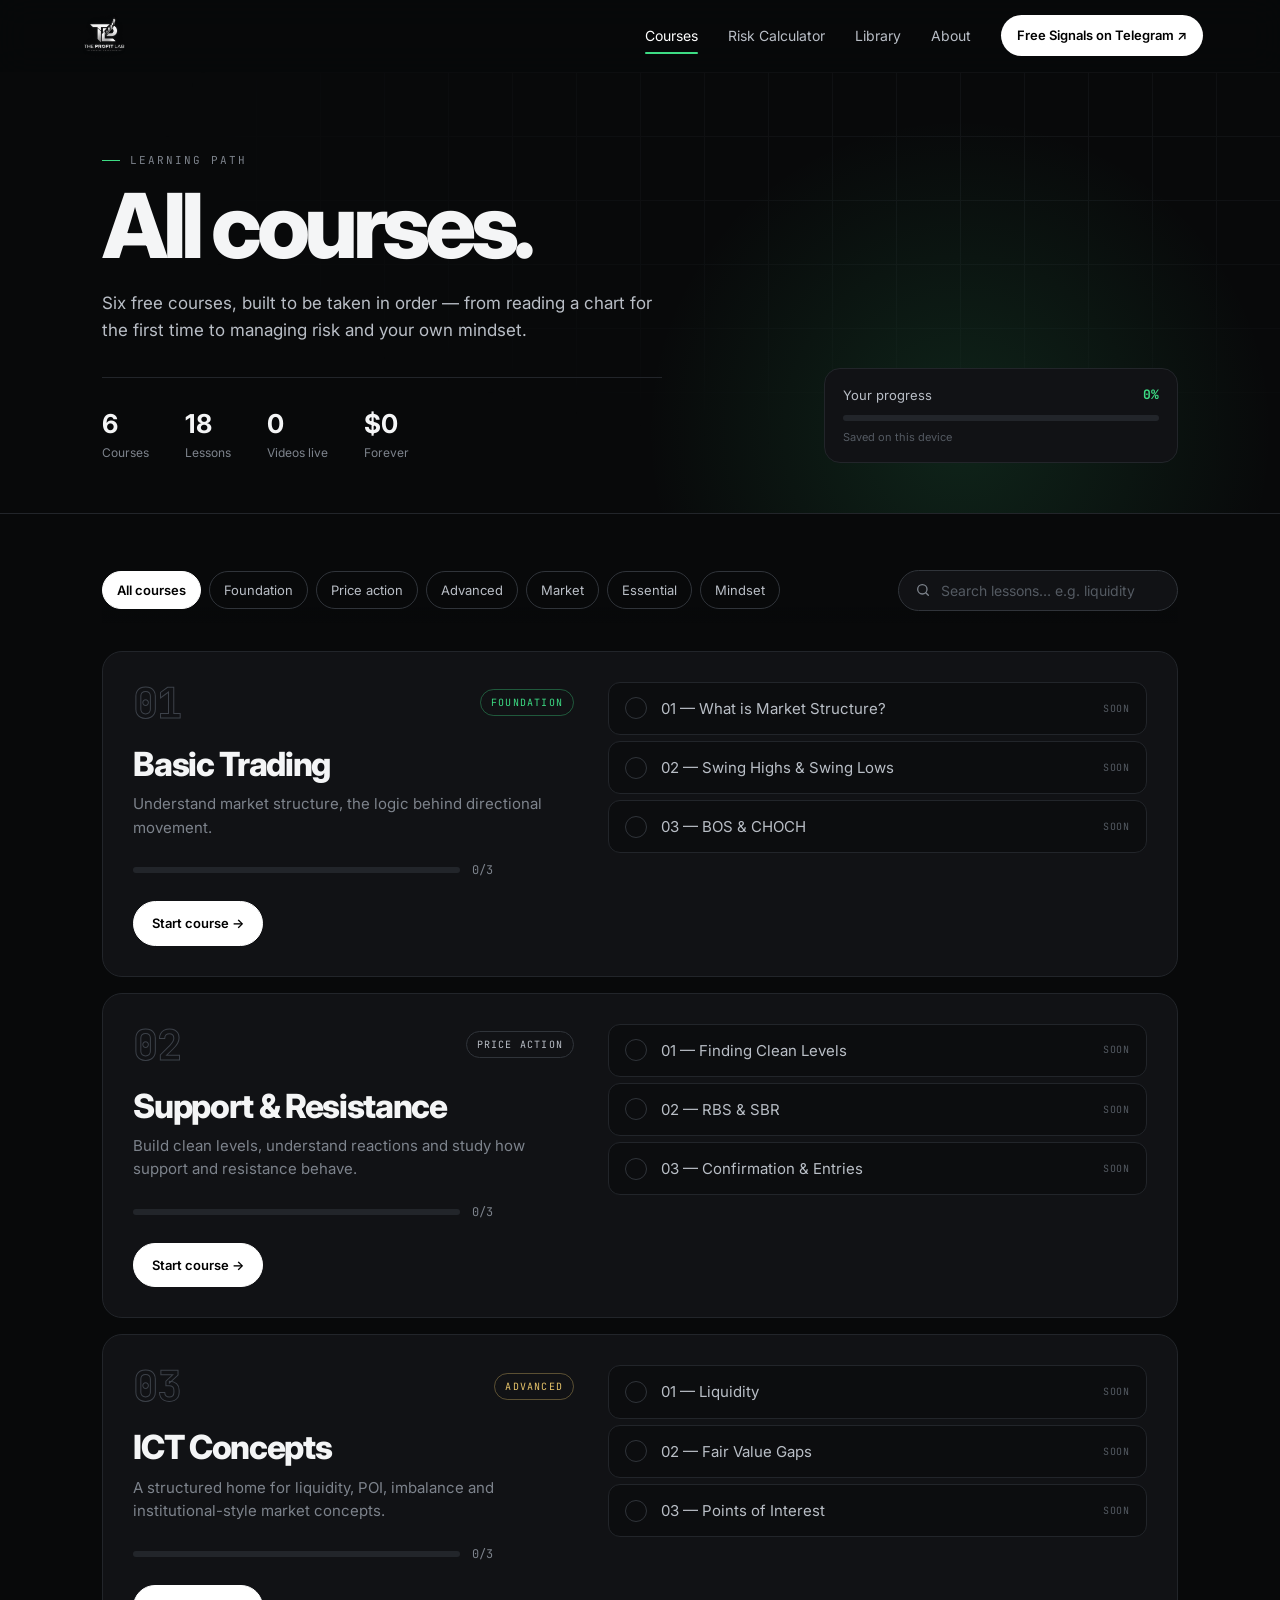
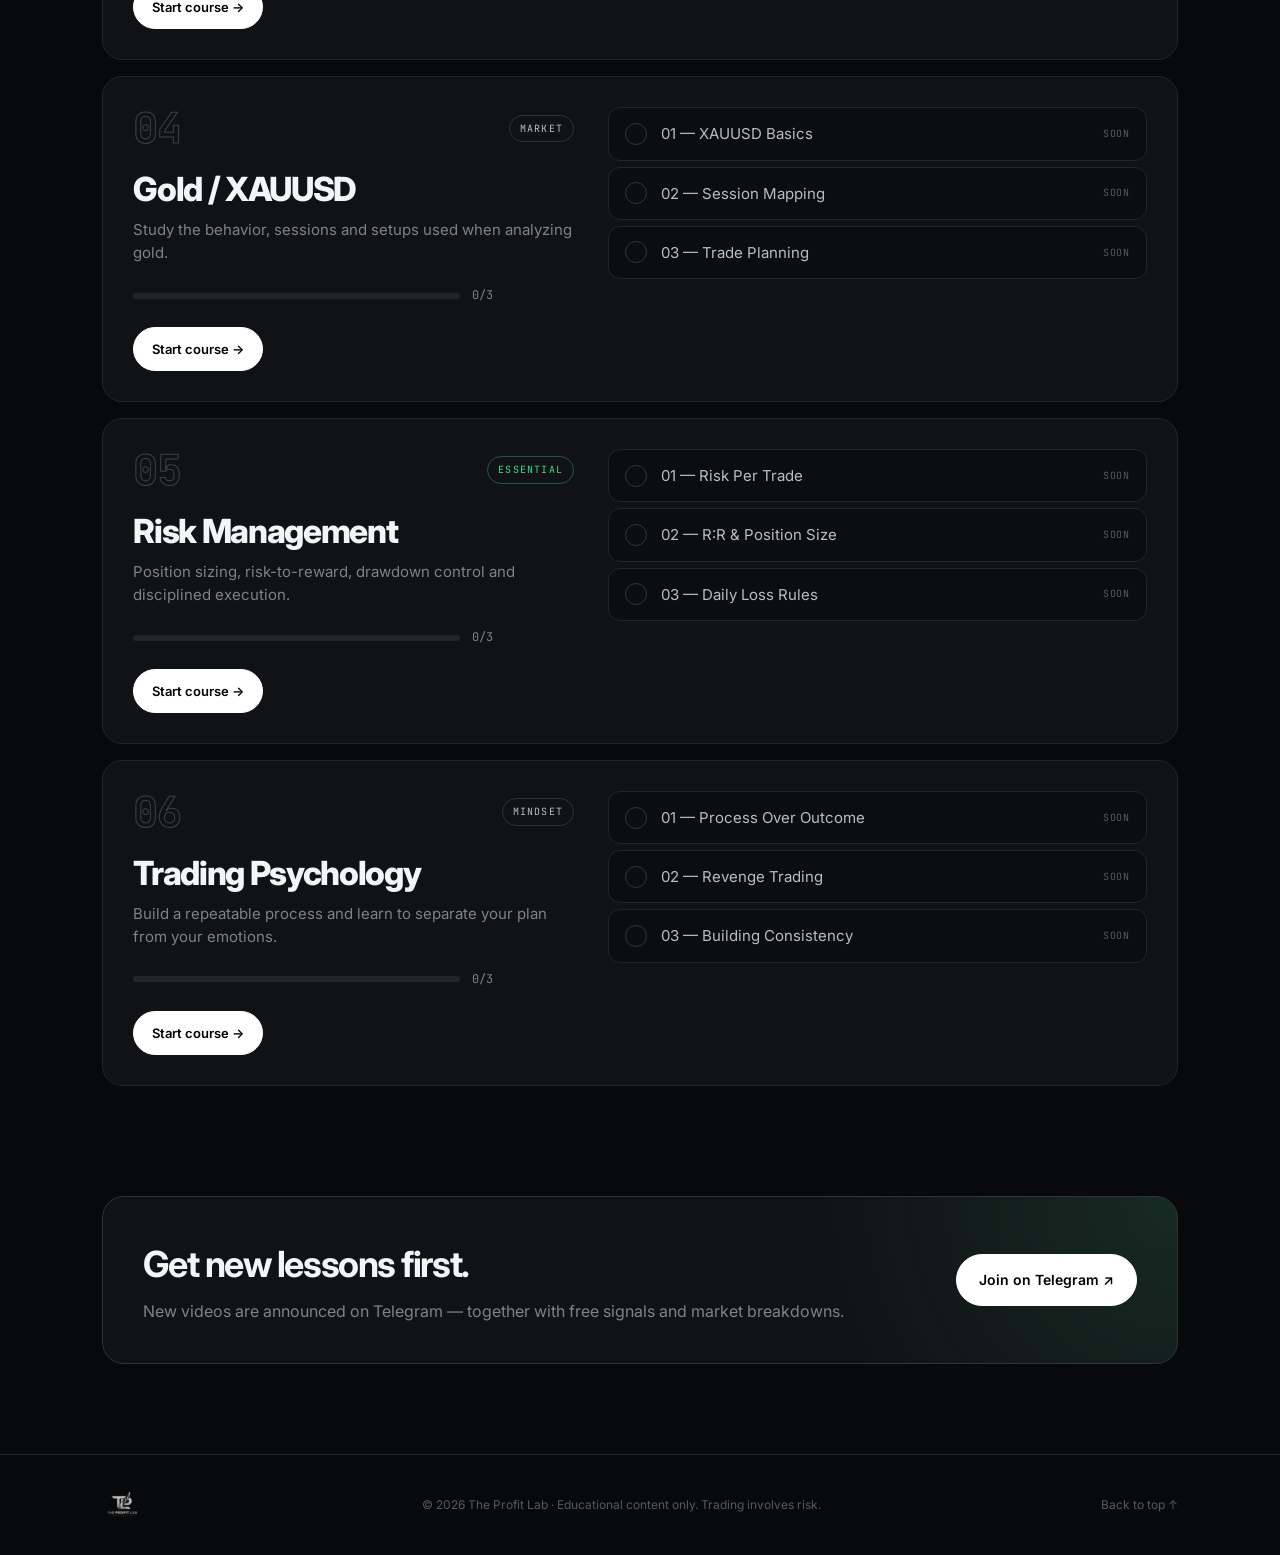
==== courses.html @ 9449b2e5 "Add dedicated Courses page with catalog, search and lesson player Co-Authored-By: Claude Opus 5.5 <n" ====
<!DOCTYPE html>
<html lang="en">
<head>
  <meta charset="UTF-8">
  <meta name="viewport" content="width=device-width, initial-scale=1.0">
  <meta name="description" content="All The Profit Lab courses — market structure, support & resistance, ICT concepts, gold, risk management and trading psychology. Free video lessons.">
  <meta name="theme-color" content="#08090a">
  <meta property="og:title" content="Courses — The Profit Lab">
  <meta property="og:description" content="Free trading courses with video lessons. Learn at your own pace.">
  <meta property="og:image" content="assets/logo-400.png">
  <title>Courses — The Profit Lab</title>
  <link rel="icon" href="assets/logo-400.png">
  <link rel="preconnect" href="https://fonts.googleapis.com">
  <link rel="preconnect" href="https://fonts.gstatic.com" crossorigin>
  <link href="https://fonts.googleapis.com/css2?family=Inter:wght@400;500;600;700;800&family=JetBrains+Mono:wght@500;700&display=swap" rel="stylesheet">
  <link rel="stylesheet" href="assets/style.css">
</head>
<body class="courses-page">
  <header class="nav" id="top">
    <a class="brand" href="index.html" aria-label="The Profit Lab home"><img src="assets/logo-400.png" alt="The Profit Lab"></a>
    <nav id="site-nav">
      <a href="courses.html" aria-current="page">Courses</a>
      <a href="index.html#tools">Risk Calculator</a>
      <a href="index.html#library">Library</a>
      <a href="index.html#about">About</a>
      <a class="nav-cta" href="https://t.me/lawprofitlab" target="_blank" rel="noopener">Free Signals on Telegram ↗</a>
    </nav>
    <button class="menu" aria-label="Open menu" aria-expanded="false" aria-controls="site-nav"><span></span><span></span></button>
  </header>

  <main>
    <!-- ===== CATALOG VIEW ===== -->
    <div id="catalog">
      <section class="page-hero">
        <div class="hero-glow" aria-hidden="true"></div>
        <div class="page-hero-copy">
          <div class="eyebrow">Learning path</div>
          <h1>All courses.</h1>
          <p class="lead">Six free courses, built to be taken in order — from reading a chart for the first time to managing risk and your own mindset.</p>
          <div class="hero-meta" id="cat-meta"></div>
        </div>
        <div class="page-hero-side">
          <div class="progress-box">
            <div class="progress-label"><span>Your progress</span><b id="overall-pct">0%</b></div>
            <div class="progress"><i id="overall-bar"></i></div>
            <small>Saved on this device</small>
          </div>
          <a class="resume" id="resume" hidden></a>
        </div>
      </section>

      <section class="section catalog">
        <div class="toolbar">
          <div class="chips" id="tag-filter" role="tablist" aria-label="Filter by level"></div>
          <label class="search">
            <svg viewBox="0 0 24 24" aria-hidden="true"><circle cx="11" cy="11" r="7"/><path d="m20 20-3.5-3.5"/></svg>
            <input type="search" id="q" placeholder="Search lessons… e.g. liquidity" autocomplete="off">
          </label>
        </div>
        <ol class="course-list" id="course-list"></ol>
        <p class="empty" id="empty" hidden>No lessons match your search.</p>
      </section>
    </div>

    <!-- ===== LESSON VIEW ===== -->
    <section id="lesson-view" class="lesson-page" hidden>
      <nav class="crumbs" aria-label="Breadcrumb" id="crumbs"></nav>
      <div class="player" id="player"></div>
    </section>

    <section class="cta-band">
      <div>
        <h2>Get new lessons first.</h2>
        <p>New videos are announced on Telegram — together with free signals and market breakdowns.</p>
      </div>
      <a class="btn primary" href="https://t.me/lawprofitlab" target="_blank" rel="noopener">Join on Telegram ↗</a>
    </section>
  </main>

  <footer>
    <img src="assets/logo-400.png" alt="" class="foot-logo">
    <span>© <span id="year">2026</span> The Profit Lab · Educational content only. Trading involves risk.</span>
    <a href="#top">Back to top ↑</a>
  </footer>

  <script src="assets/data.js"></script>
  <script src="assets/common.js"></script>
  <script src="assets/courses.js"></script>
</body>
</html>
---- assets/style.css ----
/* ============ The Profit Lab — V2 design ============ */
:root{
  --bg:#08090a;--bg2:#0c0d0f;--panel:#111215;--panel2:#16181c;
  --line:#22252a;--line2:#30343a;
  --text:#f4f5f6;--soft:#b9bec6;--muted:#7d838c;--dim:#545a62;
  --green:#3ddc84;--red:#ff5d5d;--gold:#e6c36a;
  --chrome:linear-gradient(180deg,#ffffff 0%,#c9ced6 45%,#7f8690 70%,#e9ecf0 100%);
  --radius:16px;--mono:"JetBrains Mono",ui-monospace,Menlo,monospace;
}
*{box-sizing:border-box}
html{scroll-behavior:smooth;scroll-padding-top:80px}
body{margin:0;background:var(--bg);color:var(--text);font-family:Inter,system-ui,Arial,sans-serif;line-height:1.55;-webkit-font-smoothing:antialiased;overflow-x:hidden}
a{color:inherit;text-decoration:none}
button{font:inherit;cursor:pointer}
img{max-width:100%}
:focus-visible{outline:2px solid var(--green);outline-offset:3px;border-radius:6px}

.eyebrow{font-family:var(--mono);font-size:11px;letter-spacing:.18em;text-transform:uppercase;color:var(--muted);margin-bottom:14px;display:flex;align-items:center;gap:10px}
.eyebrow:before{content:"";width:18px;height:1px;background:var(--green)}
.chrome{background:var(--chrome);-webkit-background-clip:text;background-clip:text;color:transparent}

/* ---------- Nav ---------- */
.nav{height:72px;display:flex;align-items:center;justify-content:space-between;padding:0 6vw;position:sticky;top:0;z-index:30;background:rgba(8,9,10,.72);backdrop-filter:blur(16px) saturate(140%);-webkit-backdrop-filter:blur(16px) saturate(140%);border-bottom:1px solid transparent;transition:border-color .3s}
.nav.scrolled{border-bottom-color:var(--line)}
.brand img{height:54px;width:auto;display:block}
.nav nav{display:flex;align-items:center;gap:30px;font-size:14px;color:var(--soft)}
.nav nav a{transition:color .2s}
.nav nav a:hover{color:#fff}
.nav-cta{background:#fff;color:#000!important;padding:10px 16px;border-radius:999px;font-weight:600;font-size:13px}
.nav-cta:hover{background:#e3e6ea}
.menu{display:none;width:42px;height:42px;background:none;border:1px solid var(--line2);border-radius:10px;position:relative}
.menu span{position:absolute;left:11px;right:11px;height:1.5px;background:#fff;transition:.25s}
.menu span:first-child{top:16px}.menu span:last-child{top:24px}
.menu[aria-expanded="true"] span:first-child{top:20px;transform:rotate(45deg)}
.menu[aria-expanded="true"] span:last-child{top:20px;transform:rotate(-45deg)}

/* ---------- Buttons ---------- */
.btn{display:inline-flex;align-items:center;gap:8px;padding:14px 22px;border-radius:999px;font-size:14px;font-weight:600;border:1px solid var(--line2);transition:transform .2s,background .2s,border-color .2s}
.btn:hover{transform:translateY(-1px)}
.btn.primary{background:#fff;color:#000;border-color:#fff}
.btn.primary:hover{background:#e3e6ea}
.btn.ghost{color:var(--text);background:rgba(255,255,255,.02)}
.btn.ghost:hover{border-color:#555}

/* ---------- Hero ---------- */
.hero{position:relative;padding:90px 8vw 100px;display:grid;grid-template-columns:1.05fr .95fr;gap:6vw;align-items:center;overflow:hidden}
.hero-glow{position:absolute;inset:-20% -10% auto auto;width:70vw;height:70vw;max-width:900px;max-height:900px;background:radial-gradient(closest-side,rgba(61,220,132,.13),transparent 70%);pointer-events:none}
.hero:before{content:"";position:absolute;inset:0;background-image:linear-gradient(var(--line) 1px,transparent 1px),linear-gradient(90deg,var(--line) 1px,transparent 1px);background-size:64px 64px;mask-image:radial-gradient(ellipse at 70% 40%,#000 10%,transparent 65%);-webkit-mask-image:radial-gradient(ellipse at 70% 40%,#000 10%,transparent 65%);opacity:.45;pointer-events:none}
.hero-copy,.chart-card{position:relative}
.pill{display:inline-flex;align-items:center;gap:9px;padding:7px 14px;border:1px solid var(--line2);border-radius:999px;font-size:12px;color:var(--soft);background:rgba(255,255,255,.03);margin-bottom:28px}
.dot{width:7px;height:7px;border-radius:50%;background:var(--green);box-shadow:0 0 0 4px rgba(61,220,132,.18);animation:pulse 2s infinite}
@keyframes pulse{50%{box-shadow:0 0 0 7px rgba(61,220,132,0)}}
.hero h1{font-size:clamp(44px,6.6vw,92px);line-height:.98;letter-spacing:-.055em;margin:0 0 26px;font-weight:800}
.lead{max-width:560px;color:var(--soft);font-size:17px;margin:0}
.hero-actions{display:flex;flex-wrap:wrap;gap:12px;margin:34px 0 40px}
.hero-meta{display:flex;gap:36px;padding-top:26px;border-top:1px solid var(--line);max-width:560px}
.hero-meta div{display:flex;flex-direction:column}
.hero-meta b{font-size:26px;letter-spacing:-.03em}
.hero-meta span{font-size:12px;color:var(--muted)}

.chart-card{background:linear-gradient(160deg,var(--panel2),var(--bg2));border:1px solid var(--line2);border-radius:20px;padding:18px 18px 14px;box-shadow:0 40px 120px -20px rgba(0,0,0,.9),inset 0 1px 0 rgba(255,255,255,.05)}
.chart-top{display:flex;justify-content:space-between;align-items:center;font-family:var(--mono);font-size:11px;color:var(--muted);padding:2px 4px 12px;border-bottom:1px solid var(--line)}
.sym{color:var(--text);font-weight:700}
.live{display:flex;align-items:center;gap:7px;color:var(--green)}
.live i{width:6px;height:6px;border-radius:50%;background:var(--green);animation:pulse 2s infinite}
.chart{display:block;width:100%;height:auto;margin:10px 0 6px}
.chart .grid line{stroke:var(--line);stroke-dasharray:2 4}
.chart .c-up{fill:var(--green);stroke:var(--green)}
.chart .c-dn{fill:var(--red);stroke:var(--red)}
.chart .wick{stroke-width:1.2}
.chart .candle{opacity:0;animation:candleIn .4s ease forwards}
@keyframes candleIn{from{opacity:0;transform:translateY(6px)}to{opacity:1;transform:none}}
.chart .liq{stroke:var(--gold);stroke-dasharray:5 4;stroke-width:1.2}
.chart .bos{stroke:#fff;stroke-width:1.2}
.chart .poi{fill:rgba(61,220,132,.12);stroke:rgba(61,220,132,.5);stroke-dasharray:3 3}
.chart text{font-family:var(--mono);font-size:9px;fill:var(--muted);letter-spacing:.08em}
.chart text.t-liq{fill:var(--gold)}.chart text.t-bos{fill:#fff}.chart text.t-poi{fill:var(--green)}
.chart .fade{opacity:0;animation:fadeIn .6s ease forwards}
@keyframes fadeIn{to{opacity:1}}
.chart-foot{display:flex;gap:20px;font-family:var(--mono);font-size:10px;color:var(--muted);padding:10px 4px 0;border-top:1px solid var(--line)}
.chart-foot span{display:flex;align-items:center;gap:7px}
.k{display:inline-block;width:14px;height:0;border-top:1.5px solid}
.k.liq{border-color:var(--gold);border-top-style:dashed}.k.bos{border-color:#fff}.k.poi{height:8px;border:1px dashed var(--green);background:rgba(61,220,132,.15)}

/* ---------- Ticker ---------- */
.ticker{border-block:1px solid var(--line);overflow:hidden;background:var(--bg2)}
.ticker-track{display:flex;width:max-content;animation:scroll 40s linear infinite}
.ticker span{font-family:var(--mono);font-size:12px;letter-spacing:.16em;color:var(--muted);padding:16px 28px;white-space:nowrap;display:flex;align-items:center;gap:28px}
.ticker span:after{content:"◆";color:var(--dim);font-size:8px}
@keyframes scroll{to{transform:translateX(-50%)}}

/* ---------- Sections ---------- */
.section{padding:110px 8vw}
.section-head{display:flex;justify-content:space-between;align-items:flex-end;gap:30px;margin-bottom:44px;flex-wrap:wrap}
.section h2,.about h2{font-size:clamp(34px,4.4vw,56px);line-height:1.02;letter-spacing:-.045em;margin:0;font-weight:800}

.progress-box{min-width:260px;padding:16px 18px;border:1px solid var(--line);border-radius:var(--radius);background:var(--panel)}
.progress-label{display:flex;justify-content:space-between;font-size:13px;color:var(--soft);margin-bottom:10px}
.progress-label b{font-family:var(--mono);color:var(--green)}
.progress{height:6px;border-radius:9px;background:var(--line);overflow:hidden}
.progress i{display:block;height:100%;width:0;background:linear-gradient(90deg,#2bb56b,var(--green));border-radius:9px;transition:width .6s ease}
.progress-box small{display:block;margin-top:8px;font-size:11px;color:var(--dim)}

/* ---------- Course cards ---------- */
.course-grid>li{display:flex}
.course-grid{list-style:none;margin:0;padding:0;display:grid;grid-template-columns:repeat(3,1fr);gap:16px;counter-reset:c}
.course{flex:1;position:relative;border:1px solid var(--line);border-radius:var(--radius);background:var(--panel);padding:26px;min-height:290px;display:flex;flex-direction:column;cursor:pointer;transition:border-color .25s,transform .25s,background .25s;overflow:hidden}
.course:before{content:"";position:absolute;inset:0;background:radial-gradient(400px circle at var(--mx,50%) var(--my,0%),rgba(255,255,255,.06),transparent 45%);opacity:0;transition:opacity .3s;pointer-events:none}
.course:hover{border-color:var(--line2);transform:translateY(-4px);background:var(--panel2)}
.course:hover:before{opacity:1}
.course-top{display:flex;justify-content:space-between;align-items:center;margin-bottom:auto}
.course-num{font-family:var(--mono);font-size:42px;font-weight:700;letter-spacing:-.04em;line-height:1;color:transparent;-webkit-text-stroke:1px #3d424a}
.course:hover .course-num{-webkit-text-stroke-color:#6b727c}
.tag{font-family:var(--mono);font-size:10px;letter-spacing:.12em;color:var(--soft);border:1px solid var(--line2);border-radius:999px;padding:5px 10px}
.tag.lv-foundation{color:var(--green);border-color:rgba(61,220,132,.35)}
.tag.lv-advanced{color:var(--gold);border-color:rgba(230,195,106,.35)}
.course h3{font-size:24px;letter-spacing:-.035em;margin:34px 0 8px;line-height:1.15}
.course p{color:var(--muted);font-size:14px;margin:0 0 22px}
.course-foot{display:flex;justify-content:space-between;align-items:center;gap:14px;padding-top:16px;border-top:1px solid var(--line);font-size:12px;color:var(--muted)}
.course-foot .mini{flex:1;height:3px;background:var(--line);border-radius:4px;overflow:hidden}
.course-foot .mini i{display:block;height:100%;background:var(--green)}
.course-foot .go{color:var(--text);font-weight:600;white-space:nowrap;transition:transform .2s}
.course:hover .go{transform:translateX(3px)}
.course.done .course-num{-webkit-text-stroke-color:var(--green)}

/* ---------- Tools / calculator ---------- */
.tools{display:grid;grid-template-columns:.9fr 1.1fr;gap:6vw;align-items:center;background:var(--bg2);border-block:1px solid var(--line)}
.tools-copy p{color:var(--soft);font-size:16px;max-width:460px;margin:22px 0}
.ticks{list-style:none;padding:0;margin:0;display:grid;gap:10px;font-size:14px;color:var(--soft)}
.ticks li{display:flex;gap:10px;align-items:center}
.ticks li:before{content:"✓";color:var(--green);font-weight:700}
.calc{background:var(--panel);border:1px solid var(--line2);border-radius:20px;padding:26px;display:grid;gap:16px;box-shadow:0 30px 80px -30px #000}
.calc-row{display:grid;grid-template-columns:1fr 1fr;gap:14px}
.calc label{display:flex;flex-direction:column;gap:7px;font-size:12px;color:var(--muted);position:relative}
.calc input[type=number],.calc select{width:100%;background:var(--bg);border:1px solid var(--line2);color:var(--text);border-radius:10px;padding:12px 13px;font:500 15px var(--mono);transition:border-color .2s}
.calc input:focus,.calc select:focus{outline:none;border-color:var(--green)}
.calc select{font-family:Inter,sans-serif;font-size:14px;appearance:none;background-image:linear-gradient(45deg,transparent 50%,#888 50%),linear-gradient(135deg,#888 50%,transparent 50%);background-position:calc(100% - 18px) 52%,calc(100% - 13px) 52%;background-size:5px 5px;background-repeat:no-repeat}
.calc input[type=range]{accent-color:var(--green);width:100%}
.rr-val{position:absolute;right:0;top:0;font-family:var(--mono);color:var(--text)}
.calc-out{display:grid;grid-template-columns:repeat(3,1fr);gap:10px;margin-top:4px}
.calc-out div{background:var(--bg);border:1px solid var(--line);border-radius:12px;padding:14px}
.calc-out small{display:block;font-size:11px;color:var(--muted);margin-bottom:4px}
.calc-out b{font-family:var(--mono);font-size:20px;letter-spacing:-.02em}
.pos{color:var(--green)}.neg{color:var(--red)}
.calc-note{margin:0;font-size:12px;color:var(--dim)}
.calc-note.warn{color:var(--gold)}

/* ---------- Library ---------- */
.chips{display:flex;gap:8px;flex-wrap:wrap}
.chip{background:none;border:1px solid var(--line2);color:var(--soft);padding:8px 14px;border-radius:999px;font-size:13px;transition:.2s}
.chip:hover{border-color:#555;color:#fff}
.chip[aria-selected="true"]{background:#fff;border-color:#fff;color:#000;font-weight:600}
.library-grid{display:grid;grid-template-columns:repeat(3,1fr);gap:16px}
.resource{display:flex;gap:16px;align-items:flex-start;border:1px solid var(--line);border-radius:var(--radius);padding:22px;background:var(--panel);transition:border-color .2s,transform .2s}
.resource:hover{border-color:var(--line2);transform:translateY(-3px)}
.file-ico{flex:none;width:46px;height:54px;border-radius:8px;border:1px solid var(--line2);display:grid;place-items:end center;padding-bottom:8px;font-family:var(--mono);font-size:9px;font-weight:700;letter-spacing:.06em;color:var(--soft);background:linear-gradient(180deg,var(--panel2),var(--bg));position:relative;clip-path:polygon(0 0,72% 0,100% 22%,100% 100%,0 100%)}
.file-ico.pdf{color:var(--red)}.file-ico.video{color:var(--green)}.file-ico.file{color:var(--gold)}
.resource h3{font-size:16px;margin:2px 0 6px;letter-spacing:-.02em}
.resource p{font-size:13px;color:var(--muted);margin:0 0 12px}
.resource .link{font-size:13px;font-weight:600}
.resource.soon{opacity:.6}
.resource.soon .link{color:var(--muted);font-weight:500}

/* ---------- About ---------- */
.about{padding:120px 8vw;display:grid;grid-template-columns:1fr 1fr;gap:8vw;align-items:start;border-top:1px solid var(--line)}
.mantra{display:flex;flex-direction:column;font-size:clamp(44px,6vw,80px)!important}
.about-copy{color:var(--soft);font-size:17px;max-width:520px}
.about-copy p{margin:0 0 28px}
.risk{margin-top:44px;padding:18px 20px;border:1px solid var(--line);border-left:2px solid var(--gold);border-radius:10px;background:var(--panel)}
.risk b{font-size:12px;letter-spacing:.06em;text-transform:uppercase;color:var(--gold)}
.risk p{font-size:13px;color:var(--muted);margin:6px 0 0}

footer{padding:30px 8vw;border-top:1px solid var(--line);display:flex;justify-content:space-between;align-items:center;gap:16px;color:var(--dim);font-size:12px}
.foot-logo{height:40px;opacity:.8}
footer a:hover{color:#fff}

/* ---------- Course player (courses.html) ---------- */
.player{display:grid;grid-template-columns:1.6fr 1fr;gap:26px}
.player .desc{color:var(--muted);font-size:14px;margin:0 0 18px}
.video{aspect-ratio:16/9;background:var(--bg);border:1px solid var(--line);border-radius:14px;overflow:hidden;display:grid;place-items:center}
.video iframe{width:100%;height:100%;border:0}
.soon-box{text-align:center;color:var(--muted);font-size:13px;padding:20px}
.soon-box b{display:block;font-family:var(--mono);color:var(--soft);letter-spacing:.15em;font-size:12px;margin-bottom:6px}
.player-actions{display:flex;justify-content:space-between;align-items:center;gap:10px;margin-top:16px;flex-wrap:wrap}
.mark{background:none;border:1px solid var(--line2);color:var(--text);padding:10px 16px;border-radius:999px;font-size:13px;font-weight:600}
.mark.on{background:rgba(61,220,132,.12);border-color:rgba(61,220,132,.5);color:var(--green)}
.next{background:#fff;color:#000;border:0;padding:10px 16px;border-radius:999px;font-size:13px;font-weight:600}
.next[disabled]{opacity:.35;cursor:default}
.side h4{margin:0 0 4px;font-size:13px;color:var(--muted);font-weight:500}
.side .side-title{font-size:18px;font-weight:700;letter-spacing:-.02em;margin-bottom:14px}
.lesson-list{list-style:none;margin:14px 0 0;padding:0;display:grid;gap:6px}
.lesson{width:100%;display:flex;align-items:center;gap:12px;text-align:left;background:var(--bg2);border:1px solid var(--line);color:var(--soft);border-radius:10px;padding:12px 14px;font-size:14px;transition:.2s}
.lesson:hover{border-color:var(--line2);color:#fff}
.lesson.active{border-color:#fff;color:#fff;background:var(--panel2)}
.lesson .chk{flex:none;width:20px;height:20px;border-radius:50%;border:1.5px solid var(--line2);display:grid;place-items:center;font-size:11px;color:transparent}
.lesson.done .chk{background:var(--green);border-color:var(--green);color:#000}
.lesson .ln{flex:1}
.lesson .vid{font-family:var(--mono);font-size:10px;color:var(--dim)}

/* ---------- Reveal on scroll ---------- */
.reveal{opacity:0;transform:translateY(18px);transition:opacity .7s ease,transform .7s ease}
.reveal.in{opacity:1;transform:none}

/* ---------- Responsive ---------- */
@media(max-width:1000px){
  .course-grid,.library-grid{grid-template-columns:repeat(2,1fr)}
  .hero{grid-template-columns:1fr;padding-top:70px}
  .chart-card{max-width:560px}
  .tools{grid-template-columns:1fr}
  .player{grid-template-columns:1fr}
}
@media(max-width:820px){
  .nav{padding:0 16px;height:64px}
  .brand img{height:46px}
  .menu{display:block}
  .nav nav{display:none;position:absolute;top:64px;left:0;right:0;flex-direction:column;align-items:stretch;gap:0;padding:8px 16px 20px;background:rgba(8,9,10,.97);border-bottom:1px solid var(--line);font-size:16px}
  .nav nav.mobile-open{display:flex;animation:menuDown .25s ease}
  .nav nav a{padding:15px 2px;border-bottom:1px solid var(--line)}
  .nav nav .nav-cta{border:0;margin-top:14px;text-align:center;padding:14px}
  .hero{padding:56px 16px 70px}
  .lead{font-size:16px}
  .hero-meta{gap:24px}
  .section{padding:80px 16px}
  .about{grid-template-columns:1fr;gap:36px;padding:80px 16px}
  .course-grid,.library-grid{grid-template-columns:1fr}
  .course{min-height:240px}
  .progress-box{width:100%}
  .calc{padding:18px}
  .calc-row{grid-template-columns:1fr}
  .calc-out b{font-size:16px}
  .calc-out div{padding:11px}
  footer{flex-direction:column;text-align:center;padding:30px 16px}
}
/* ===================== Courses page ===================== */
.nav nav a[aria-current="page"]{color:#fff}
.nav nav a[aria-current="page"]:not(.nav-cta){position:relative}
.nav nav a[aria-current="page"]:not(.nav-cta):after{content:"";position:absolute;left:0;right:0;bottom:-8px;height:2px;border-radius:2px;background:var(--green)}
.more{margin-top:30px;display:flex;justify-content:center}
.btn.sm{padding:11px 18px;font-size:13px}

.page-hero{position:relative;padding:80px 8vw 50px;display:grid;grid-template-columns:1.3fr .7fr;gap:5vw;align-items:end;overflow:hidden;border-bottom:1px solid var(--line)}
.page-hero:before{content:"";position:absolute;inset:0;background-image:linear-gradient(var(--line) 1px,transparent 1px),linear-gradient(90deg,var(--line) 1px,transparent 1px);background-size:64px 64px;mask-image:radial-gradient(ellipse at 80% 20%,#000 5%,transparent 60%);-webkit-mask-image:radial-gradient(ellipse at 80% 20%,#000 5%,transparent 60%);opacity:.4;pointer-events:none}
.page-hero-copy,.page-hero-side{position:relative}
.page-hero h1{font-size:clamp(46px,7vw,96px);line-height:.95;letter-spacing:-.06em;margin:0 0 22px;font-weight:800}
.page-hero .hero-meta{margin-top:34px}
.page-hero-side{display:grid;gap:12px}
.resume{display:grid;gap:3px;padding:16px 18px;border:1px solid rgba(61,220,132,.35);border-radius:var(--radius);background:linear-gradient(135deg,rgba(61,220,132,.09),transparent);transition:border-color .2s,transform .2s}
.resume:hover{border-color:var(--green);transform:translateY(-2px)}
.resume[hidden]{display:none}
.resume small{font-family:var(--mono);font-size:10px;letter-spacing:.14em;text-transform:uppercase;color:var(--green)}
.resume b{font-size:16px;letter-spacing:-.02em}
.resume span{font-size:12px;color:var(--muted)}

.catalog{padding-top:44px}
.toolbar{display:flex;justify-content:space-between;align-items:center;gap:16px;flex-wrap:wrap;margin-bottom:28px;position:sticky;top:72px;z-index:5;padding:12px 0;background:linear-gradient(var(--bg) 75%,transparent)}
.search{display:flex;align-items:center;gap:10px;min-width:280px;background:var(--panel);border:1px solid var(--line2);border-radius:999px;padding:0 16px;transition:border-color .2s}
.search:focus-within{border-color:var(--green)}
.search svg{width:16px;height:16px;fill:none;stroke:var(--muted);stroke-width:2;stroke-linecap:round;flex:none}
.search input{flex:1;background:none;border:0;color:var(--text);font:14px Inter,sans-serif;padding:11px 0;outline:none;min-width:0}
.search input::placeholder{color:var(--dim)}
mark{background:rgba(61,220,132,.25);color:#fff;border-radius:3px;padding:0 2px}
.empty{text-align:center;color:var(--muted);padding:60px 0}

.course-list{list-style:none;margin:0;padding:0;display:grid;gap:16px}
.crow{display:grid;grid-template-columns:.9fr 1.1fr;gap:34px;padding:30px;border:1px solid var(--line);border-radius:20px;background:var(--panel);scroll-margin-top:150px;transition:border-color .25s}
.crow:hover{border-color:var(--line2)}
.crow.done .course-num{-webkit-text-stroke-color:var(--green)}
.crow-info{display:flex;flex-direction:column;align-items:flex-start}
.crow-info .course-top{width:100%;margin-bottom:22px}
.crow h2{font-size:clamp(26px,2.6vw,34px);letter-spacing:-.04em;line-height:1.1;margin:0 0 10px}
.crow p{color:var(--muted);font-size:15px;margin:0 0 22px;max-width:440px}
.crow-progress{display:flex;align-items:center;gap:12px;width:100%;max-width:360px;margin-bottom:22px;font-family:var(--mono);font-size:12px;color:var(--muted)}
.crow-progress .progress{flex:1}
.crow-lessons{list-style:none;margin:0;padding:0;display:grid;gap:6px;align-content:start}
.lrow{display:flex;align-items:center;gap:14px;padding:14px 16px;border:1px solid var(--line);border-radius:12px;background:var(--bg2);font-size:15px;color:var(--soft);transition:border-color .2s,color .2s,transform .2s}
.lrow:hover{border-color:var(--line2);color:#fff;transform:translateX(3px)}
.lrow .ln{flex:1}
.lrow .chk,.lesson .chk{flex:none;width:22px;height:22px;border-radius:50%;border:1.5px solid var(--line2);display:grid;place-items:center;font-size:11px;color:transparent}
.lrow.done .chk{background:var(--green);border-color:var(--green);color:#000}
.vid{font-family:var(--mono);font-size:10px;letter-spacing:.06em;color:var(--dim);white-space:nowrap}
.vid.on{color:var(--green)}

.lesson-page{padding:34px 8vw 90px}
.crumbs{display:flex;flex-wrap:wrap;gap:10px;font-size:13px;color:var(--muted);margin-bottom:24px}
.crumbs a:hover{color:#fff}
.crumbs b{color:var(--text);font-weight:500}
.crumbs span{color:var(--dim)}
.lesson-page .player{grid-template-columns:1fr 360px;gap:34px;align-items:start}
.lesson-page .video{border-radius:18px;box-shadow:0 30px 80px -30px #000}
.lesson-title{font-size:clamp(26px,3vw,38px);letter-spacing:-.04em;line-height:1.1;margin:0 0 12px}
.notes{color:var(--soft);font-size:15px;white-space:pre-line;padding:16px 18px;border:1px solid var(--line);border-left:2px solid var(--green);border-radius:10px;background:var(--bg2);margin-bottom:6px}
.soon-box a{color:var(--text);text-decoration:underline;text-underline-offset:3px}
.pn{display:flex;gap:8px;flex-wrap:wrap}
.pn .next,.pn .mark{display:inline-flex;align-items:center}
.lesson-page .side{position:sticky;top:96px;padding:22px;border:1px solid var(--line);border-radius:18px;background:var(--panel)}
.lesson-page .side .crow-progress{margin-bottom:6px}
.up-next{display:grid;gap:2px;margin-top:16px;padding:14px 16px;border:1px dashed var(--line2);border-radius:12px;transition:border-color .2s}
.up-next:hover{border-color:var(--green)}
.up-next small{font-family:var(--mono);font-size:10px;letter-spacing:.14em;color:var(--muted);text-transform:uppercase}
.up-next b{font-size:14px}

.cta-band{margin:0 8vw 90px;padding:40px;border:1px solid var(--line2);border-radius:22px;display:flex;justify-content:space-between;align-items:center;gap:24px;flex-wrap:wrap;background:radial-gradient(600px circle at 100% 0%,rgba(61,220,132,.12),transparent 60%),var(--panel)}
.cta-band h2{font-size:clamp(26px,3vw,36px);letter-spacing:-.04em;margin:0 0 6px}
.cta-band p{margin:0;color:var(--muted)}

@media(max-width:1000px){
  .page-hero{grid-template-columns:1fr;align-items:start}
  .crow{grid-template-columns:1fr;gap:22px}
  .lesson-page .player{grid-template-columns:1fr}
  .lesson-page .side{position:static}
}
@media(max-width:820px){
  .nav nav a[aria-current="page"]:not(.nav-cta):after{display:none}
  .page-hero{padding:50px 16px 36px}
  .catalog{padding-top:24px}
  .toolbar{top:64px;flex-direction:column;align-items:stretch}
  .toolbar>*{min-width:0;max-width:100%}
  .toolbar .chips{flex-wrap:nowrap;overflow-x:auto;scrollbar-width:none;margin:0 -16px;padding:0 16px;max-width:none;width:calc(100% + 32px)}
  .toolbar .chip{white-space:nowrap}
  .search{min-width:0}
  .crow{padding:20px;border-radius:16px}
  .crow-info .btn{width:100%;justify-content:center}
  .lrow{font-size:14px;padding:13px 14px}
  .lesson-page{padding:20px 16px 60px}
  .lesson-page .video{border-radius:12px;margin:0 -16px;border-left:0;border-right:0;border-radius:0}
  .player-actions{flex-direction:column;align-items:stretch}
  .player-actions .mark,.pn,.pn a{width:100%;justify-content:center}
  .pn{flex-direction:column-reverse}
  .cta-band{margin:0 16px 60px;padding:26px}
}
@keyframes menuDown{from{opacity:0;transform:translateY(-8px)}}
@media(prefers-reduced-motion:reduce){
  *,*:before,*:after{animation:none!important;transition:none!important}
  .reveal{opacity:1;transform:none}
  .chart .candle,.chart .fade{opacity:1}
}
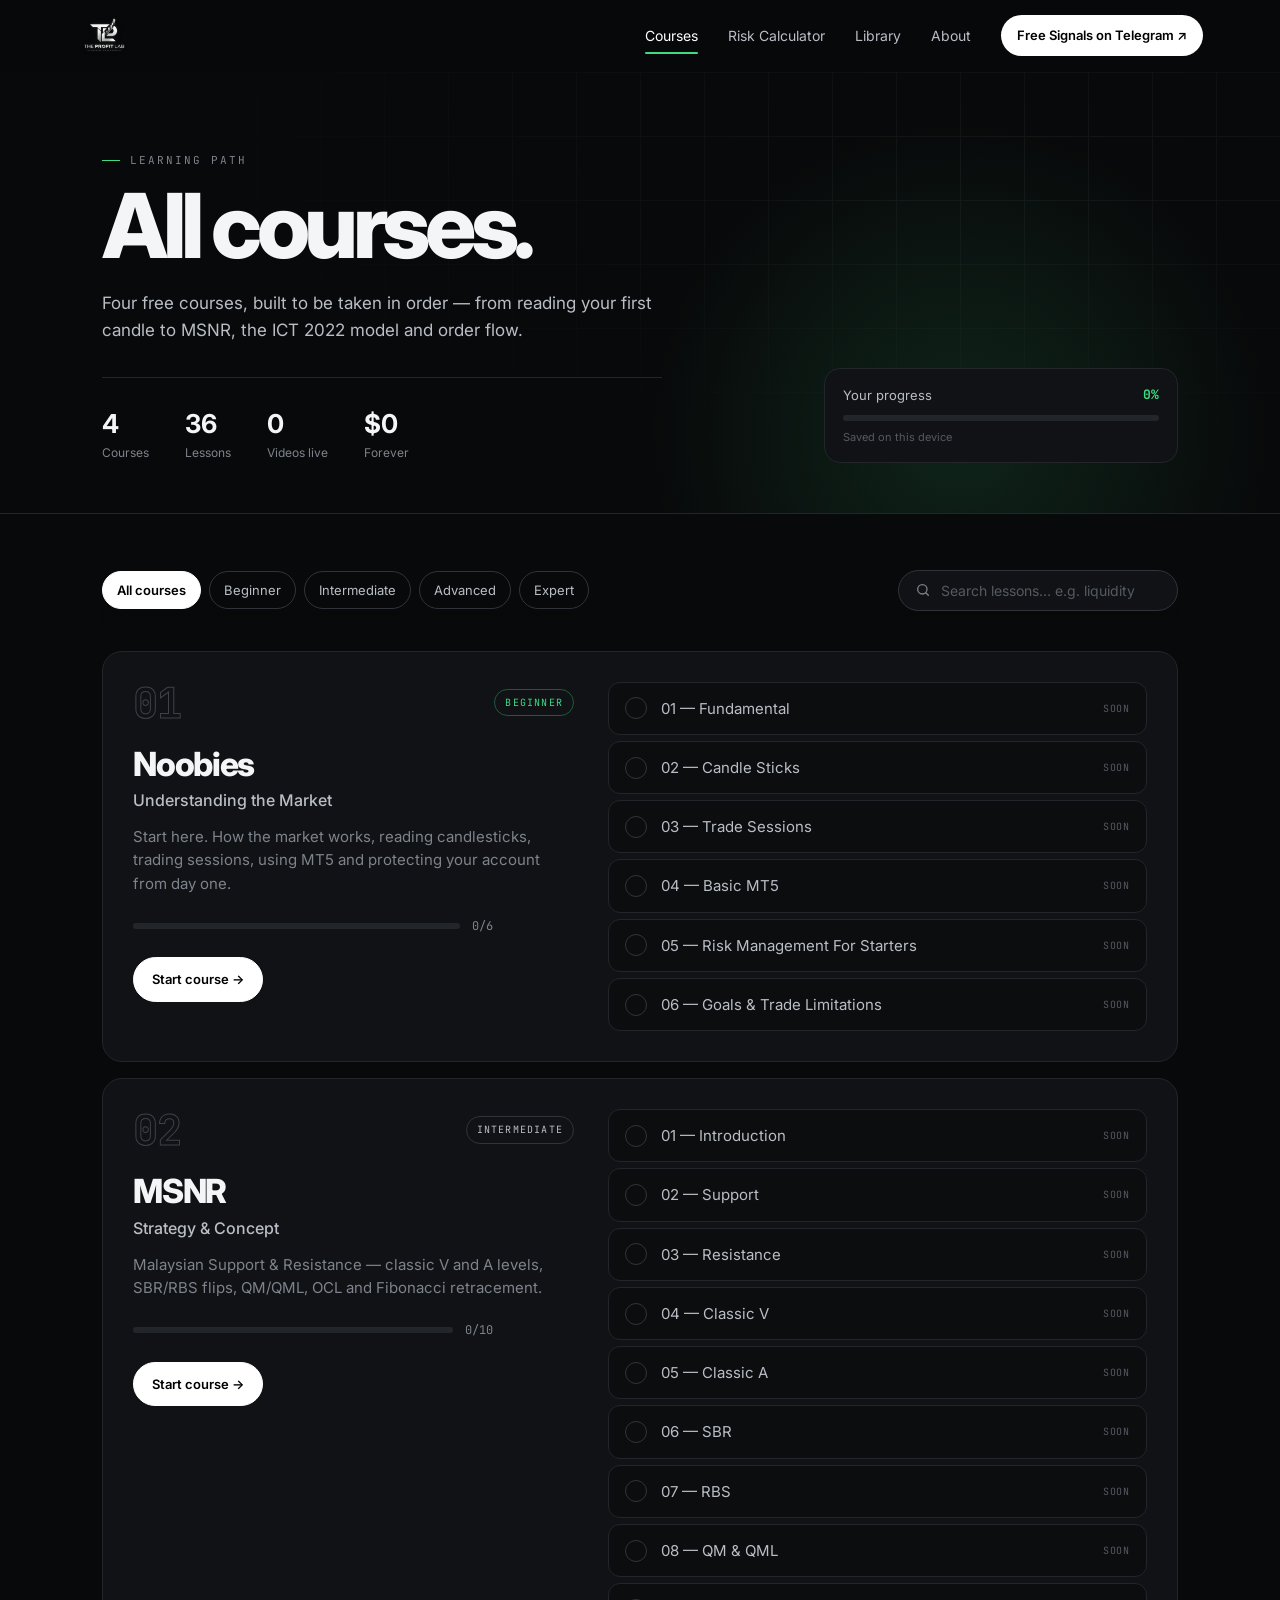
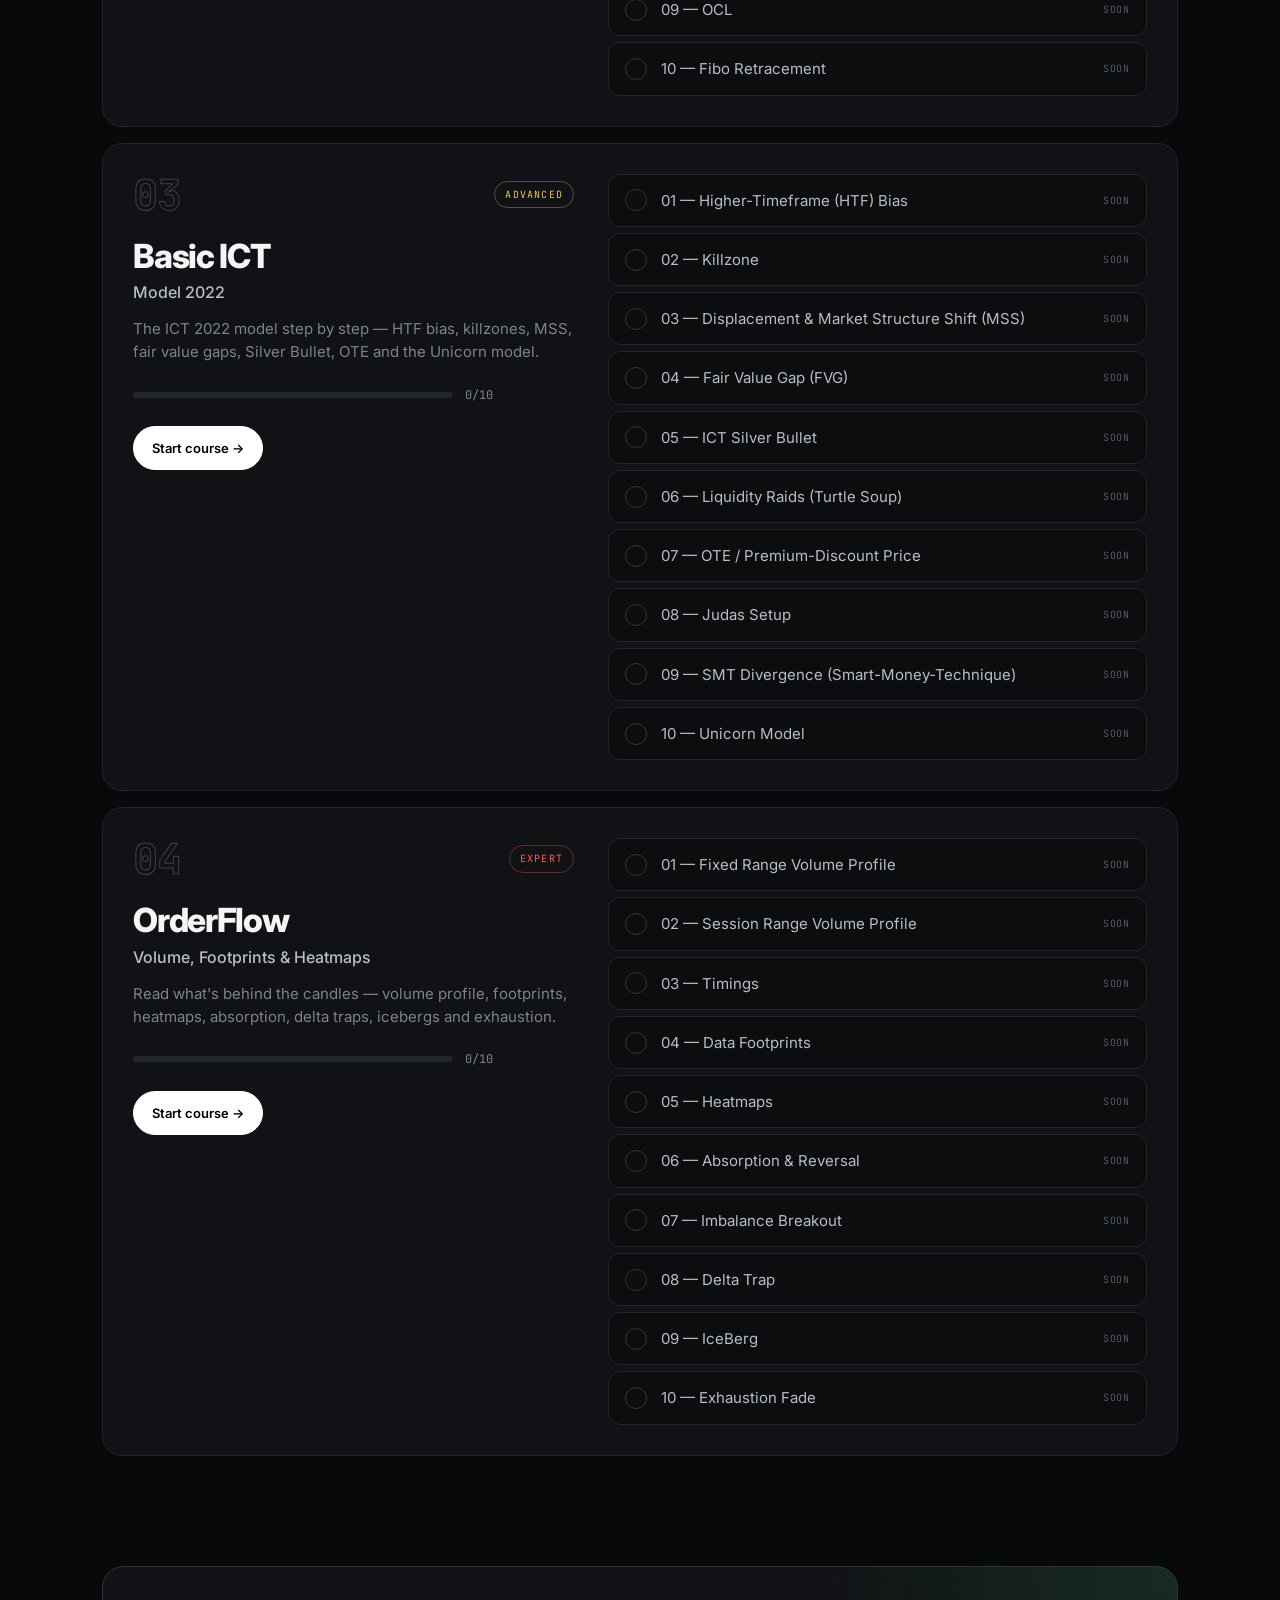
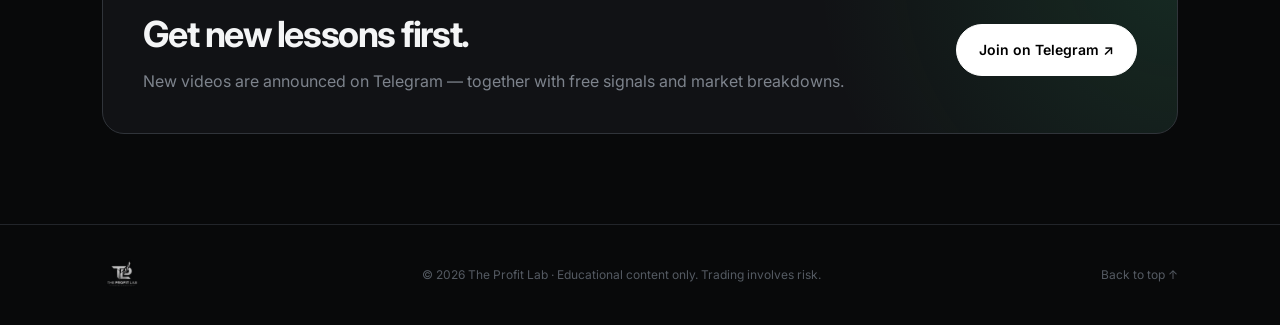
==== commit d2274507: "Replace course list with Noobies, MSNR, Basic ICT 2022 and OrderFlow Co-Authored-By: Claude Opus 5.5" ====
--- a/courses.html
+++ b/courses.html
@@ -3,7 +3,7 @@
 <head>
   <meta charset="UTF-8">
   <meta name="viewport" content="width=device-width, initial-scale=1.0">
-  <meta name="description" content="All The Profit Lab courses — market structure, support & resistance, ICT concepts, gold, risk management and trading psychology. Free video lessons.">
+  <meta name="description" content="All The Profit Lab courses — Noobies, MSNR strategy, ICT 2022 model and order flow. Free video lessons.">
   <meta name="theme-color" content="#08090a">
   <meta property="og:title" content="Courses — The Profit Lab">
   <meta property="og:description" content="Free trading courses with video lessons. Learn at your own pace.">
@@ -36,7 +36,7 @@
         <div class="page-hero-copy">
           <div class="eyebrow">Learning path</div>
           <h1>All courses.</h1>
-          <p class="lead">Six free courses, built to be taken in order — from reading a chart for the first time to managing risk and your own mindset.</p>
+          <p class="lead">Four free courses, built to be taken in order — from reading your first candle to MSNR, the ICT 2022 model and order flow.</p>
           <div class="hero-meta" id="cat-meta"></div>
         </div>
         <div class="page-hero-side">
--- a/assets/style.css
+++ b/assets/style.css
@@ -103,7 +103,7 @@
 
 /* ---------- Course cards ---------- */
 .course-grid>li{display:flex}
-.course-grid{list-style:none;margin:0;padding:0;display:grid;grid-template-columns:repeat(3,1fr);gap:16px;counter-reset:c}
+.course-grid{list-style:none;margin:0;padding:0;display:grid;grid-template-columns:repeat(2,1fr);gap:16px;counter-reset:c}
 .course{flex:1;position:relative;border:1px solid var(--line);border-radius:var(--radius);background:var(--panel);padding:26px;min-height:290px;display:flex;flex-direction:column;cursor:pointer;transition:border-color .25s,transform .25s,background .25s;overflow:hidden}
 .course:before{content:"";position:absolute;inset:0;background:radial-gradient(400px circle at var(--mx,50%) var(--my,0%),rgba(255,255,255,.06),transparent 45%);opacity:0;transition:opacity .3s;pointer-events:none}
 .course:hover{border-color:var(--line2);transform:translateY(-4px);background:var(--panel2)}
@@ -114,7 +114,10 @@
 .tag{font-family:var(--mono);font-size:10px;letter-spacing:.12em;color:var(--soft);border:1px solid var(--line2);border-radius:999px;padding:5px 10px}
 .tag.lv-foundation{color:var(--green);border-color:rgba(61,220,132,.35)}
 .tag.lv-advanced{color:var(--gold);border-color:rgba(230,195,106,.35)}
-.course h3{font-size:24px;letter-spacing:-.035em;margin:34px 0 8px;line-height:1.15}
+.tag.lv-expert{color:var(--red);border-color:rgba(255,93,93,.35)}
+.course-sub{font-size:14px;color:var(--soft);margin:-4px 0 10px;font-weight:500}
+.crow .course-sub{font-size:16px;margin:-4px 0 12px}
+.course h3{font-size:28px;letter-spacing:-.035em;margin:34px 0 8px;line-height:1.15}
 .course p{color:var(--muted);font-size:14px;margin:0 0 22px}
 .course-foot{display:flex;justify-content:space-between;align-items:center;gap:14px;padding-top:16px;border-top:1px solid var(--line);font-size:12px;color:var(--muted)}
 .course-foot .mini{flex:1;height:3px;background:var(--line);border-radius:4px;overflow:hidden}
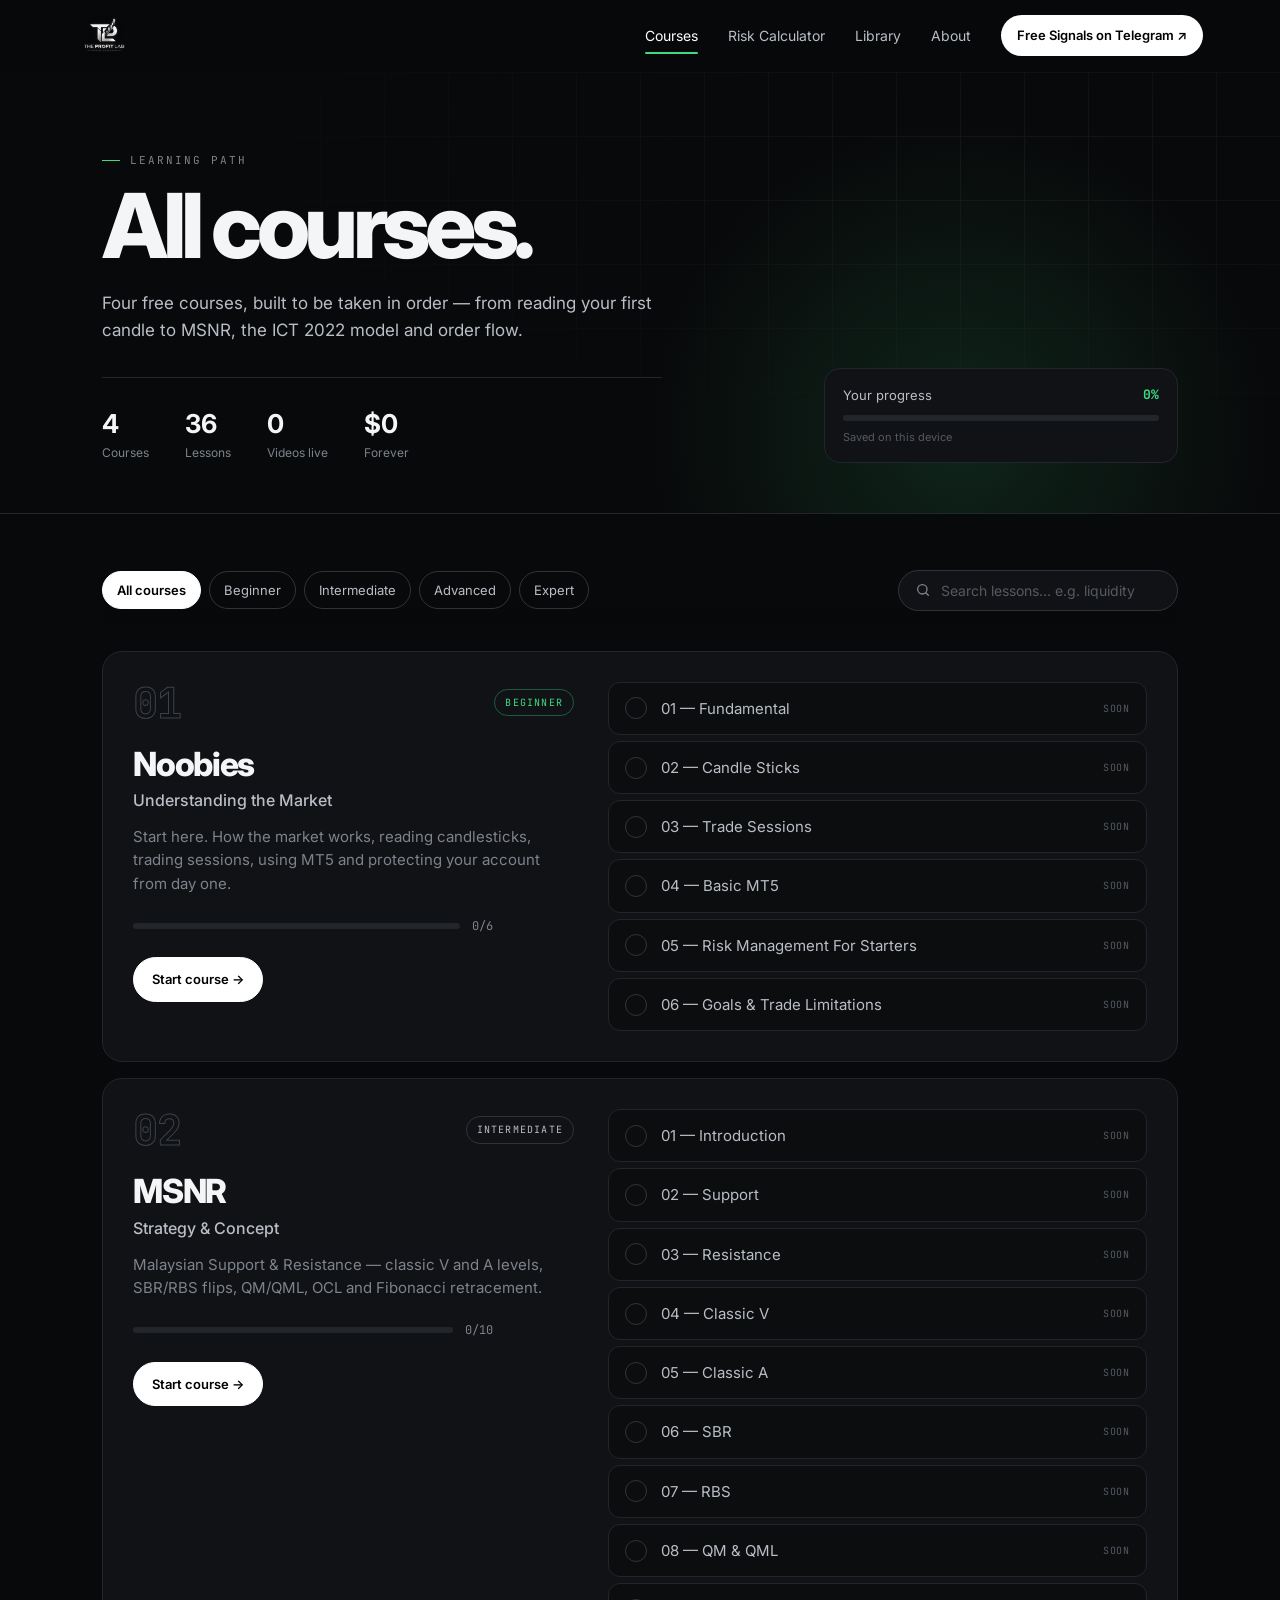
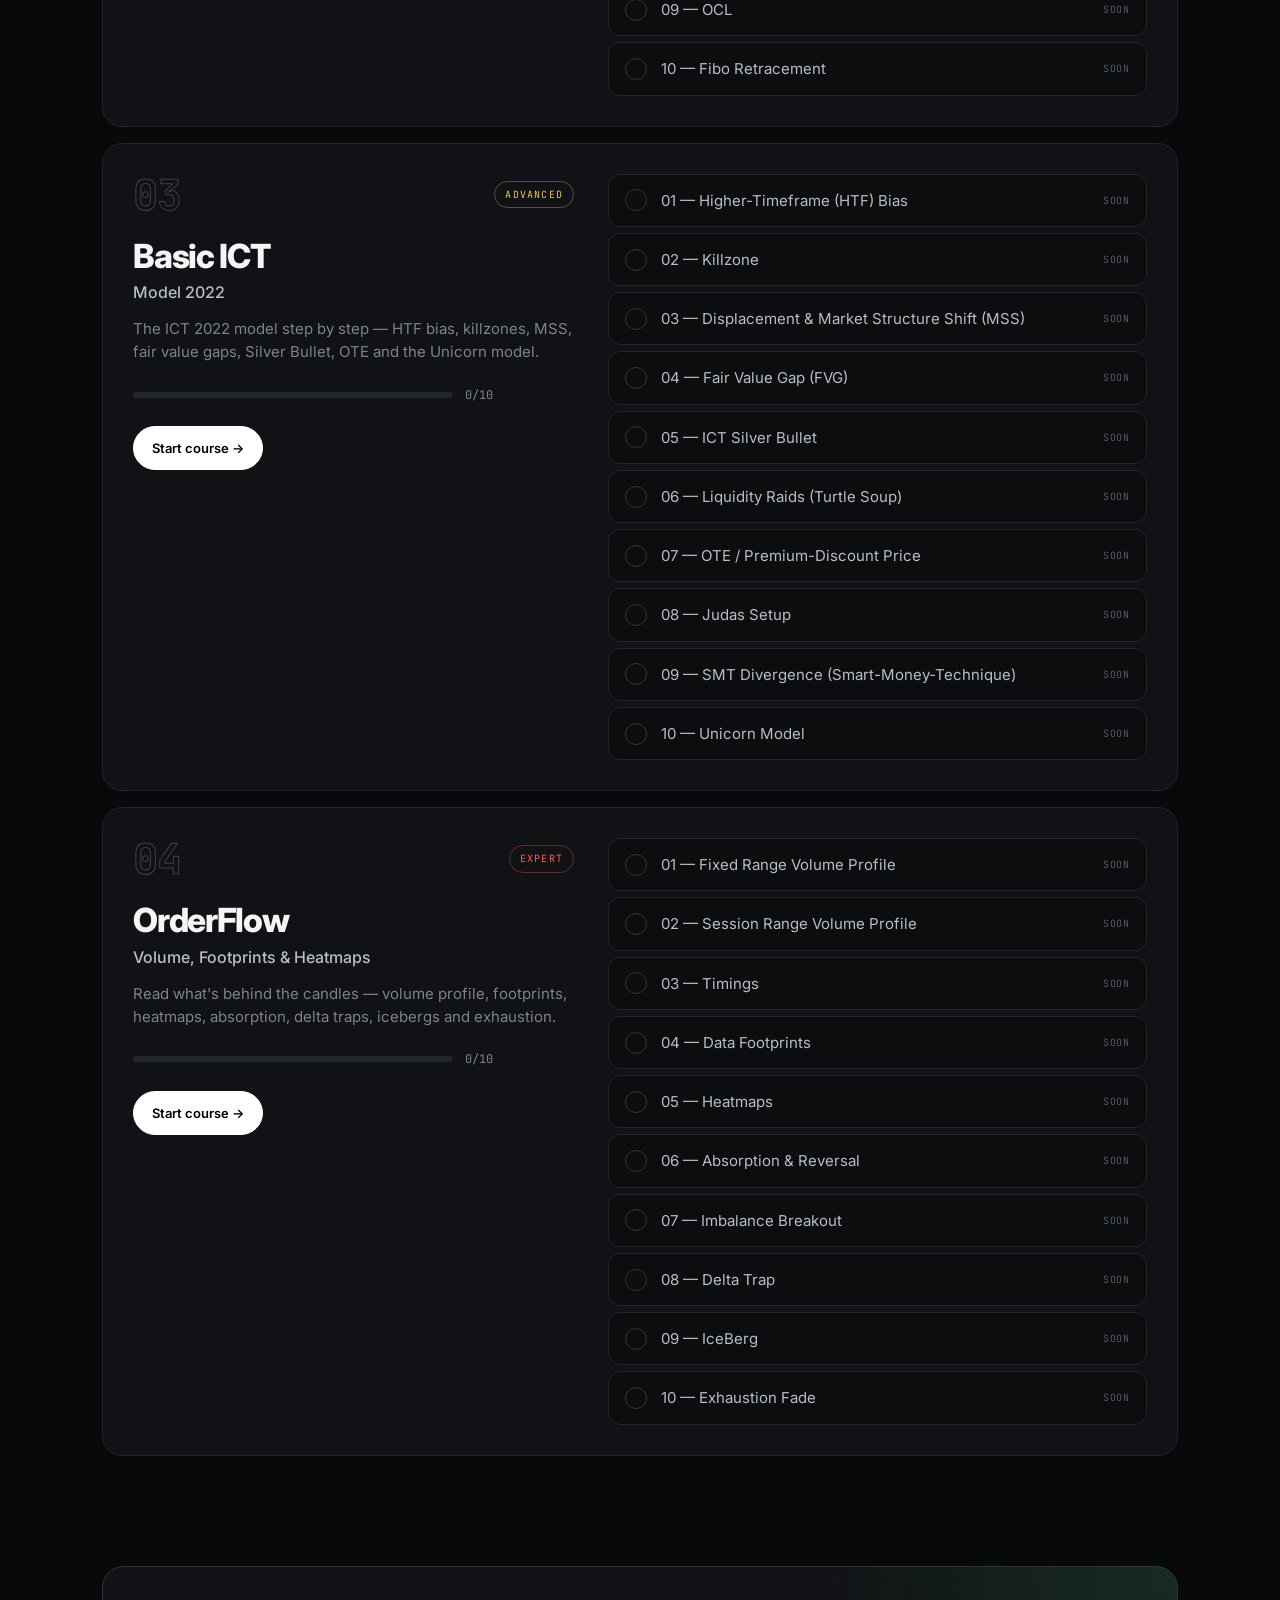
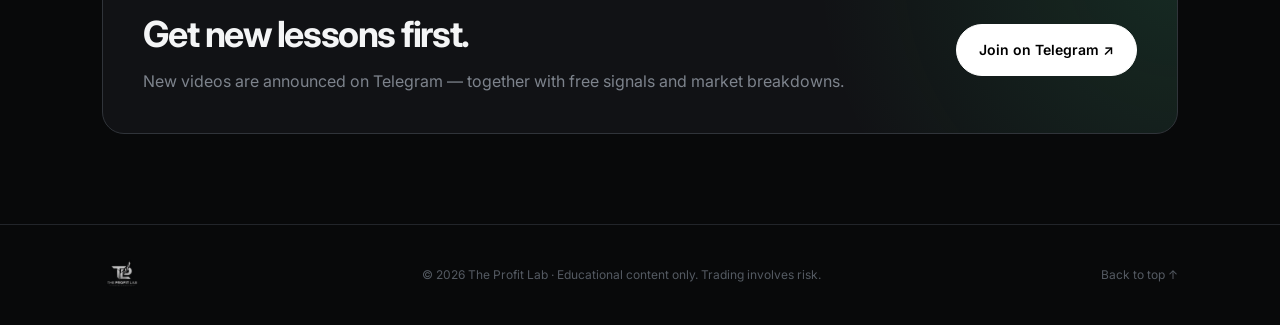
==== commit 65c89676: "Add version to CSS/JS links so browsers load updates immediately Co-Authored-By: Claude Opus 5.5 <no" ====
--- a/courses.html
+++ b/courses.html
@@ -13,7 +13,7 @@
   <link rel="preconnect" href="https://fonts.googleapis.com">
   <link rel="preconnect" href="https://fonts.gstatic.com" crossorigin>
   <link href="https://fonts.googleapis.com/css2?family=Inter:wght@400;500;600;700;800&family=JetBrains+Mono:wght@500;700&display=swap" rel="stylesheet">
-  <link rel="stylesheet" href="assets/style.css">
+  <link rel="stylesheet" href="assets/style.css?v=202611271450">
 </head>
 <body class="courses-page">
   <header class="nav" id="top">
@@ -83,8 +83,8 @@
     <a href="#top">Back to top ↑</a>
   </footer>
 
-  <script src="assets/data.js"></script>
-  <script src="assets/common.js"></script>
-  <script src="assets/courses.js"></script>
+  <script src="assets/data.js?v=202611271450"></script>
+  <script src="assets/common.js?v=202611271450"></script>
+  <script src="assets/courses.js?v=202611271450"></script>
 </body>
 </html>
